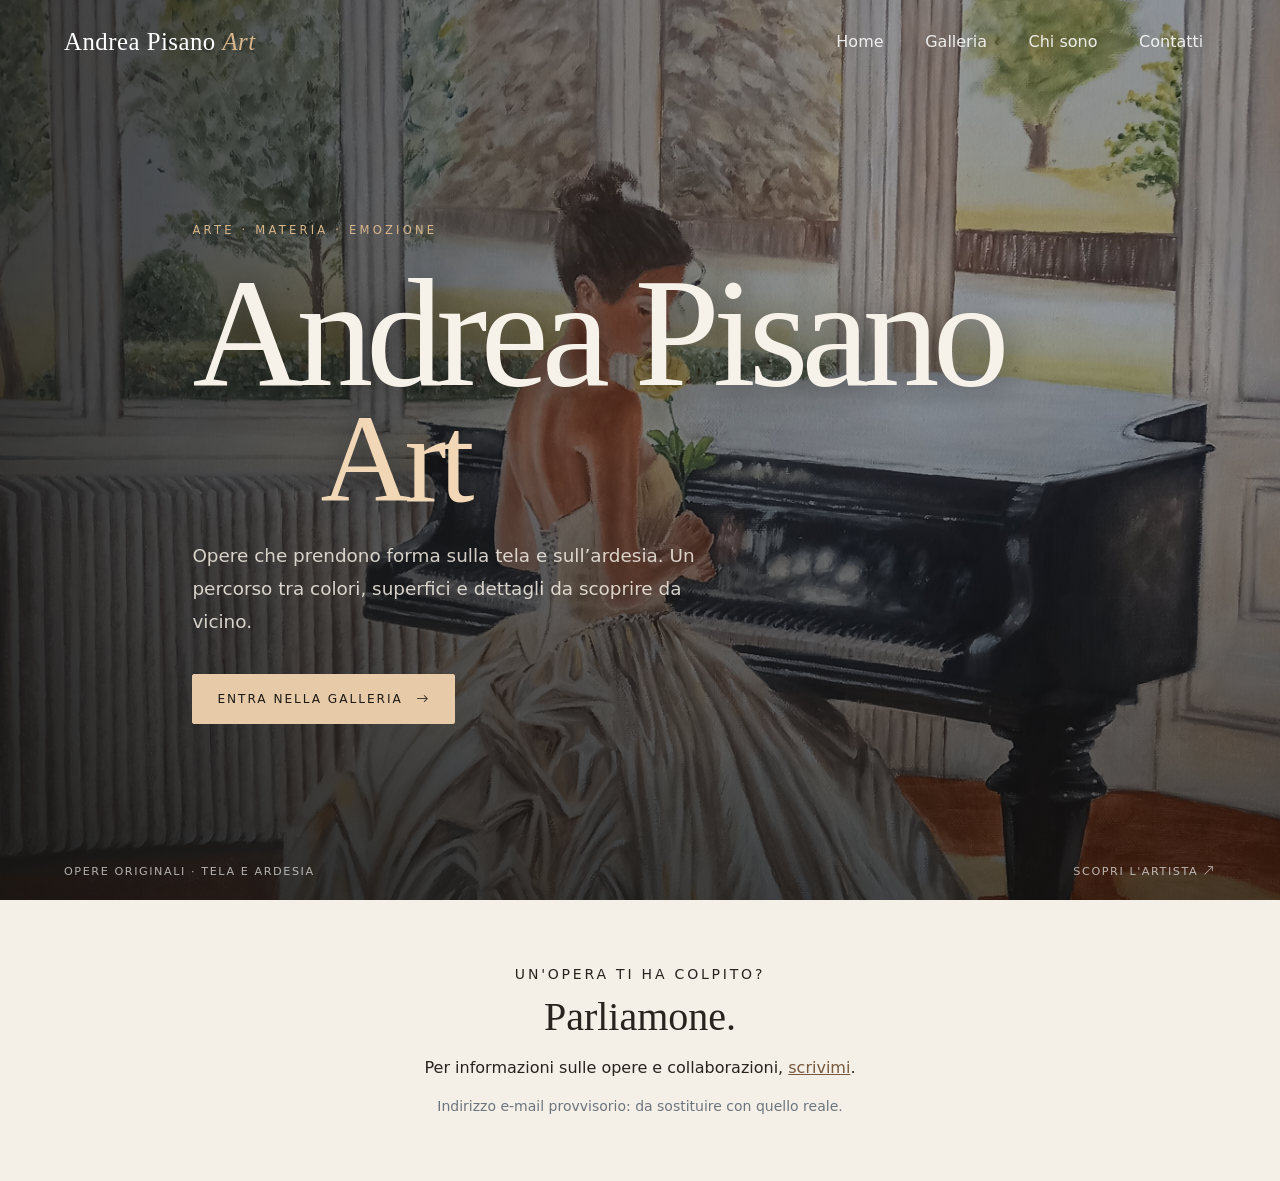
==== index.html @ 046af2c1 "first" ====
<!doctype html>
<html lang="it">
<head>
  <meta charset="utf-8">
  <meta name="viewport" content="width=device-width, initial-scale=1">
  <meta name="theme-color" content="#171512">
  <meta name="description" content="Andrea Pisano Art — opere artistiche su tela e ardesia.">
  <title>Andrea Pisano Art</title>
  <link rel="preconnect" href="https://cdn.jsdelivr.net">
  <link href="https://cdn.jsdelivr.net/npm/bootstrap@5.3.3/dist/css/bootstrap.min.css" rel="stylesheet">
  <link href="https://cdn.jsdelivr.net/npm/bootstrap-icons@1.11.3/font/bootstrap-icons.min.css" rel="stylesheet">
  <link rel="stylesheet" href="styles.css">
  <style>
    :root { --ap-ink: #f7f2e9; --ap-gold: #d7b58a; }
    html { scroll-behavior: smooth; }
    body { margin: 0; background: #171512; color: var(--ap-ink); }
    .landing { min-height: 100svh; position: relative; isolation: isolate; display: flex; flex-direction: column; overflow: hidden; }
    .landing::before { content: ""; position: absolute; inset: 0; z-index: -2; background: url('assets/demo-artwork.jpg') center 28% / cover no-repeat; transform: scale(1); }
    .landing::after { content: ""; position: absolute; inset: 0; z-index: -1; background: linear-gradient(90deg, rgba(15,14,12,.76), rgba(15,14,12,.28) 70%), linear-gradient(0deg, rgba(15,14,12,.55), transparent 60%); }
    .landing-nav { background: transparent; padding: 1.15rem clamp(1rem, 5vw, 5rem); }
    .landing-brand { color: #fff !important; font-family: Georgia, serif; font-size: clamp(1.2rem, 2vw, 1.55rem); letter-spacing: .02em; }
    .landing-brand em { color: var(--ap-gold); font-style: italic; }
    .landing-nav .nav-link { color: #fff; opacity: .88; padding: .7rem .8rem !important; }
    .landing-nav .nav-link:hover { color: var(--ap-gold); }
    .landing-nav .navbar-toggler { border-color: #ffffff70; padding: .45rem .65rem; }
    .landing-nav .navbar-toggler-icon { filter: invert(1); }
    .landing-content { width: min(1100px, 100%); margin: auto; padding: clamp(5rem, 12vh, 9rem) clamp(1.4rem, 8vw, 8rem) clamp(4rem, 10vh, 7rem); }
    .landing-kicker { text-transform: uppercase; letter-spacing: .28em; font-size: .72rem; color: var(--ap-gold); margin-bottom: 1.5rem; }
    .landing-title { font-family: "Brush Script MT", "Segoe Script", "URW Chancery L", cursive; font-size: clamp(4.1rem, 12vw, 9.8rem); line-height: .9; font-weight: 500; letter-spacing: -.045em; margin: 0 0 1.5rem; text-shadow: 0 5px 35px #0008; }
    .landing-title span { display: block; color: #f1d7b5; font-size: .82em; margin-left: clamp(1.8rem, 10vw, 8rem); }
    .landing-copy { max-width: 34rem; color: #f4eee5d9; font-size: clamp(1rem, 2vw, 1.15rem); line-height: 1.8; margin: 0 0 2.2rem; }
    .landing-cta { display: inline-flex; align-items: center; gap: .85rem; padding: .95rem 1.5rem; color: #1d1a16; background: #e7cba8; border: 1px solid #e7cba8; border-radius: 2px; text-decoration: none; text-transform: uppercase; font-size: .76rem; letter-spacing: .16em; transition: .2s ease; }
    .landing-cta:hover { background: #fff2df; border-color: #fff2df; color: #1d1a16; transform: translateY(-2px); }
    .landing-bottom { display: flex; justify-content: space-between; gap: 1rem; padding: 1.2rem clamp(1rem, 5vw, 5rem); color: #ffffffa8; font-size: .7rem; letter-spacing: .14em; text-transform: uppercase; }
    .landing-bottom a { color: inherit; text-decoration: none; }
    .contact-strip { background: #f4efe7; color: #28231e; padding: 4rem 1.5rem; text-align: center; }
    .contact-strip h2 { font: 2.5rem Georgia, serif; margin-bottom: 1rem; }
    .contact-strip a { color: #76583e; }
    @media (max-width: 575.98px) {
      .landing::after { background: linear-gradient(90deg, rgba(15,14,12,.72), rgba(15,14,12,.34)), linear-gradient(0deg, rgba(15,14,12,.62), transparent 70%); }
      .landing-content { padding-top: 5rem; padding-bottom: 4rem; }
      .landing-title { font-size: clamp(4rem, 19vw, 6rem); }
      .landing-copy { max-width: 27rem; }
      .landing-bottom { font-size: .58rem; letter-spacing: .08em; }
    }
  </style>
</head>
<body>
  <main class="landing">
    <nav class="navbar navbar-expand-lg landing-nav" aria-label="Navigazione principale">
      <div class="container-fluid px-0">
        <a class="navbar-brand landing-brand" href="index.html">Andrea Pisano <em>Art</em></a>
        <button class="navbar-toggler" type="button" data-bs-toggle="collapse" data-bs-target="#landingNavigation" aria-controls="landingNavigation" aria-expanded="false" aria-label="Apri il menu">
          <span class="navbar-toggler-icon"></span>
        </button>
        <div class="collapse navbar-collapse" id="landingNavigation">
          <ul class="navbar-nav ms-auto align-items-lg-center gap-lg-3 pt-3 pt-lg-0">
            <li class="nav-item"><a class="nav-link" href="index.html">Home</a></li>
            <li class="nav-item"><a class="nav-link" href="galleria.html">Galleria</a></li>
            <li class="nav-item"><a class="nav-link" href="chi-sono.html">Chi sono</a></li>
            <li class="nav-item"><a class="nav-link" href="#contatti">Contatti</a></li>
          </ul>
        </div>
      </div>
    </nav>

    <section class="landing-content">
      <p class="landing-kicker">Arte · Materia · Emozione</p>
      <h1 class="landing-title">Andrea Pisano<span> Art</span></h1>
      <p class="landing-copy">Opere che prendono forma sulla tela e sull’ardesia. Un percorso tra colori, superfici e dettagli da scoprire da vicino.</p>
      <a class="landing-cta" href="galleria.html">Entra nella galleria <i class="bi bi-arrow-right"></i></a>
    </section>
    <div class="landing-bottom"><span>Opere originali · Tela e ardesia</span><a href="chi-sono.html">Scopri l'artista <i class="bi bi-arrow-up-right"></i></a></div>
  </main>

  <section class="contact-strip" id="contatti">
    <div class="container">
      <p class="text-uppercase small mb-2" style="letter-spacing:.2em">Un'opera ti ha colpito?</p>
      <h2>Parliamone.</h2>
      <p class="mb-0">Per informazioni sulle opere e collaborazioni, <a href="mailto:info@andreapisano.art">scrivimi</a>.</p>
      <p class="small text-secondary mt-3 mb-0">Indirizzo e-mail provvisorio: da sostituire con quello reale.</p>
    </div>
  </section>
  <script src="https://cdn.jsdelivr.net/npm/bootstrap@5.3.3/dist/js/bootstrap.bundle.min.js"></script>
</body>
</html>
---- styles.css ----
:root {
      --ink: #24221f;
      --muted: #77736d;
      --paper: #f5f2ec;
      --panel: #fffdf9;
      --line: #e5dfd5;
      --accent: #9a704e;
      --dark: #292722;
      --shadow: 0 18px 55px #28201618;
    }

    * { box-sizing: border-box; }
    body {
      margin: 0;
      background: var(--paper);
      color: var(--ink);
      font-family: Inter, ui-sans-serif, system-ui, -apple-system, "Segoe UI", sans-serif;
    }
    button, input, textarea, select { font: inherit; }
    button { cursor: pointer; }

    .topbar {
      min-height: 70px;
      padding: 0 clamp(18px, 5vw, 76px);
      display: flex;
      align-items: center;
      justify-content: space-between;
      gap: 16px;
      border-bottom: 1px solid var(--line);
      background: #f8f6f1;
      position: sticky;
      top: 0;
      z-index: 5;
    }
    .brand { font: 25px Georgia, serif; letter-spacing: .02em; }
    .brand span { color: var(--accent); }
    .top-actions { display: flex; gap: 10px; align-items: center; }
    .btn {
      border: 1px solid var(--line);
      background: transparent;
      color: var(--ink);
      padding: 10px 15px;
      border-radius: 3px;
      font-size: 13px;
    }
    .btn.primary { background: var(--dark); border-color: var(--dark); color: white; }
    .btn:hover { opacity: .82; }

    .hero {
      padding: 62px clamp(18px, 7vw, 105px) 48px;
      display: grid;
      grid-template-columns: 1.2fr .8fr;
      gap: 35px;
      align-items: end;
    }
    .eyebrow {
      color: var(--accent);
      font-size: 10px;
      font-weight: 700;
      letter-spacing: .2em;
      text-transform: uppercase;
    }
    .hero h1 { margin: 17px 0; font: normal clamp(42px, 6vw, 76px)/.98 Georgia, serif; }
    .hero p { max-width: 520px; color: var(--muted); font-size: 14px; line-height: 1.7; }
    .hero-note {
      max-width: 340px;
      justify-self: end;
      padding: 6px 0 6px 22px;
      border-left: 1px solid #c9b8a4;
      color: var(--muted);
      font: italic 17px/1.6 Georgia, serif;
    }

    .toolbar {
      margin: 0 clamp(18px, 7vw, 105px);
      padding: 17px 0;
      display: flex;
      justify-content: space-between;
      align-items: center;
      gap: 18px;
      border-top: 1px solid var(--line);
      border-bottom: 1px solid var(--line);
    }
    .filters { display: flex; flex-wrap: wrap; gap: 8px; }
    .filter { padding: 8px 12px; border: 0; background: transparent; color: var(--muted); font-size: 12px; }
    .filter.active { background: #e9e1d6; color: var(--ink); }
    .search { width: min(230px, 40vw); padding: 10px 12px; border: 1px solid var(--line); background: var(--panel); font-size: 12px; }

    .gallery {
      padding: 34px clamp(18px, 7vw, 105px) 80px;
      display: grid;
      grid-template-columns: repeat(3, minmax(0, 1fr));
      gap: 34px 22px;
    }
    .art-card { min-width: 0; cursor: pointer; }
    .art-image { aspect-ratio: 4 / 4.6; overflow: hidden; position: relative; background: #e8e2d8; }
    .art-image img { width: 100%; height: 100%; display: block; object-fit: cover; transition: transform .6s; }
    .art-card:hover .art-image img { transform: scale(1.035); }
    .art-tag {
      position: absolute;
      top: 12px;
      left: 12px;
      padding: 6px 9px;
      background: #f7f4eeeb;
      font-size: 9px;
      letter-spacing: .12em;
      text-transform: uppercase;
    }
    .art-info { padding: 13px 2px; }
    .art-info h3 { margin: 0 0 5px; font: normal 21px Georgia, serif; }
    .art-meta { display: flex; justify-content: space-between; gap: 10px; color: var(--muted); font-size: 11px; }
    .empty { grid-column: 1 / -1; padding: 65px 15px; color: var(--muted); text-align: center; }
    footer {
      padding: 26px clamp(18px, 7vw, 105px);
      display: flex;
      justify-content: space-between;
      gap: 12px;
      border-top: 1px solid var(--line);
      color: var(--muted);
      font-size: 11px;
    }

    .overlay {
      position: fixed;
      inset: 0;
      z-index: 10;
      display: none;
      align-items: center;
      justify-content: center;
      padding: 20px;
      background: #171512b8;
    }
    .overlay.show { display: flex; }
    .dialog {
      position: relative;
      width: min(1120px, 100%);
      max-height: 94vh;
      overflow: auto;
      background: var(--panel);
      box-shadow: var(--shadow);
    }
    .close {
      position: absolute;
      top: 12px;
      right: 14px;
      z-index: 3;
      width: 34px;
      height: 34px;
      border: 0;
      border-radius: 50%;
      background: #f0ece5;
      font-size: 20px;
    }
    .detail-grid { display: grid; grid-template-columns: 1.2fr .8fr; min-height: 620px; }
    .viewer-column { min-width: 0; background: #201f1c; }
    .viewer-toolbar {
      min-height: 52px;
      padding: 8px 12px;
      display: flex;
      align-items: center;
      justify-content: space-between;
      gap: 8px;
      background: #292722;
      color: #f5f2ec;
    }
    .viewer-toolbar .zoom-actions { display: flex; flex-wrap: wrap; gap: 6px; }
    .zoom-btn {
      padding: 7px 10px;
      border: 1px solid #ffffff36;
      border-radius: 3px;
      background: #ffffff12;
      color: white;
      font-size: 11px;
    }
    .zoom-btn:hover { background: #ffffff2b; }
    .zoom-readout { color: #ffffffb5; font-size: 11px; white-space: nowrap; }
    #osd { width: 100%; height: 550px; background: #201f1c; }
    .viewer-hint { padding: 10px 14px; color: #ffffffa8; font-size: 10px; }
    .detail-content { padding: 48px 34px 30px; }
    .detail-content h2 { margin: 12px 0; font: normal 35px Georgia, serif; }
    .detail-content p { color: var(--muted); font-size: 13px; line-height: 1.7; }
    .specs {
      margin: 20px 0;
      padding: 13px 0;
      display: grid;
      grid-template-columns: 1fr 1fr;
      gap: 13px;
      border-top: 1px solid var(--line);
      border-bottom: 1px solid var(--line);
    }
    .spec small { display: block; margin-bottom: 4px; color: var(--muted); font-size: 10px; }
    .spec strong { font-size: 12px; font-weight: 500; }
    .thumbs { display: flex; flex-wrap: wrap; gap: 8px; margin: 15px 0; }
    .thumbs button { width: 62px; height: 62px; padding: 0; border: 1px solid var(--line); background: white; }
    .thumbs img { width: 100%; height: 100%; object-fit: cover; }
    .reviews { margin-top: 24px; }
    .reviews h3 { font: normal 21px Georgia, serif; }
    .review { padding: 13px 0; display: flex; gap: 12px; border-top: 1px solid var(--line); }
    .review img { width: 58px; height: 58px; object-fit: cover; }
    .review p { margin: 4px 0; font-size: 12px; }
    .review small { color: var(--muted); font-size: 10px; }

    .admin { width: min(680px, 100%); padding: 34px; }
    .admin h2 { margin: 0 0 20px; font: normal 30px Georgia, serif; }
    .form-grid { display: grid; grid-template-columns: 1fr 1fr; gap: 13px; }
    .field { display: flex; flex-direction: column; gap: 6px; margin-bottom: 13px; }
    .field.full { grid-column: 1 / -1; }
    .field label { color: var(--muted); font-size: 11px; }
    .field input, .field textarea, .field select {
      width: 100%;
      padding: 11px;
      border: 1px solid var(--line);
      background: white;
      color: var(--ink);
      font-size: 12px;
    }
    .field textarea { min-height: 90px; resize: vertical; }
    .field input[type="file"] { padding: 8px; }
    .small-note { color: var(--muted); font-size: 10px; line-height: 1.5; }
    .review-editor { margin-top: 16px; padding-top: 15px; border-top: 1px solid var(--line); }
    .review-editor h3 { font: normal 19px Georgia, serif; }
    .form-actions { margin-top: 15px; display: flex; justify-content: space-between; gap: 10px; }
    .danger { color: #9b3f35; border-color: #d9b8b2; }

    @media (max-width: 850px) {
      .detail-grid { grid-template-columns: 1fr; }
      #osd { height: 430px; }
      .detail-content { padding: 30px 22px; }
    }
    @media (max-width: 760px) {
      .hero { grid-template-columns: 1fr; padding-top: 42px; }
      .hero-note { justify-self: start; }
      .gallery { grid-template-columns: repeat(2, minmax(0, 1fr)); gap: 24px 13px; }
      .toolbar { align-items: flex-start; flex-direction: column; }
      .search { width: 100%; }
      .topbar { padding: 0 16px; }
      .brand { font-size: 21px; }
      .top-actions .btn { padding: 9px 10px; }
    }
    @media (max-width: 430px) {
      .gallery { grid-template-columns: 1fr 1fr; }
      .art-info h3 { font-size: 18px; }
      .form-grid { grid-template-columns: 1fr; }
      .field.full { grid-column: auto; }
      .hero h1 { font-size: 46px; }
      .viewer-toolbar { align-items: flex-start; flex-direction: column; }
      #osd { height: 340px; }
    }


/* Navigazione Bootstrap condivisa dalla pagina galleria */
.gallery-nav {
  min-height: 72px;
  padding-top: .65rem;
  padding-bottom: .65rem;
  background: #201e1a;
  border-bottom: 1px solid #ffffff1c;
  z-index: 8;
}
.gallery-brand {
  color: #fff !important;
  font: 1.35rem Georgia, serif;
  letter-spacing: .01em;
}
.gallery-brand em { color: #d0aa7f; }
.gallery-nav .nav-link { color: #f5f0e8; font-size: .9rem; }
.gallery-nav .nav-link:hover,
.gallery-nav .nav-link.active { color: #d7b58a; }
.gallery-nav .navbar-toggler { border-color: #ffffff70; }
.gallery-nav .navbar-toggler-icon { filter: invert(1); }
.gallery-nav .nav-admin { margin-top: .35rem; }
@media (min-width: 992px) {
  .gallery-nav .nav-admin { margin-top: 0; }
}
@media (max-width: 991.98px) {
  .gallery-nav .navbar-collapse {
    padding: .75rem 0 1rem;
    border-top: 1px solid #ffffff20;
    margin-top: .65rem;
  }
  .gallery-nav .nav-admin { display: inline-block; margin-right: .4rem; }
}
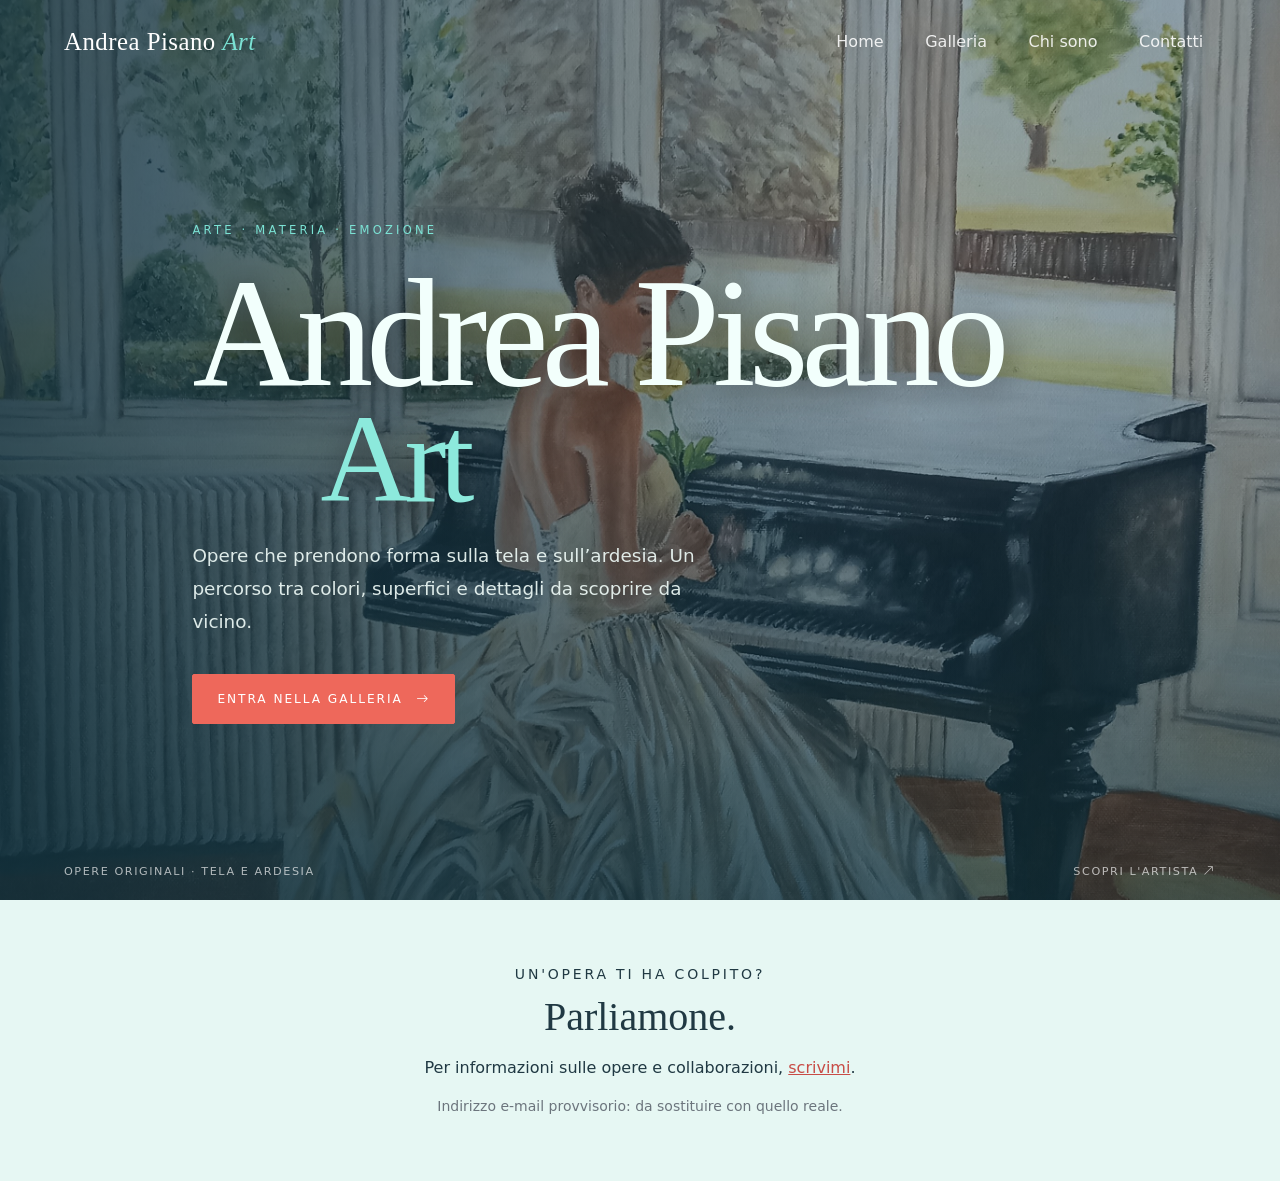
==== commit 40536019: "change style" ====
--- a/index.html
+++ b/index.html
@@ -3,7 +3,7 @@
 <head>
   <meta charset="utf-8">
   <meta name="viewport" content="width=device-width, initial-scale=1">
-  <meta name="theme-color" content="#171512">
+  <meta name="theme-color" content="#174a54">
   <meta name="description" content="Andrea Pisano Art — opere artistiche su tela e ardesia.">
   <title>Andrea Pisano Art</title>
   <link rel="preconnect" href="https://cdn.jsdelivr.net">
@@ -11,12 +11,12 @@
   <link href="https://cdn.jsdelivr.net/npm/bootstrap-icons@1.11.3/font/bootstrap-icons.min.css" rel="stylesheet">
   <link rel="stylesheet" href="styles.css">
   <style>
-    :root { --ap-ink: #f7f2e9; --ap-gold: #d7b58a; }
+    :root { --ap-ink: #f2fffc; --ap-gold: #7be2d4; }
     html { scroll-behavior: smooth; }
-    body { margin: 0; background: #171512; color: var(--ap-ink); }
+    body { margin: 0; background: #12323d; color: var(--ap-ink); }
     .landing { min-height: 100svh; position: relative; isolation: isolate; display: flex; flex-direction: column; overflow: hidden; }
     .landing::before { content: ""; position: absolute; inset: 0; z-index: -2; background: url('assets/demo-artwork.jpg') center 28% / cover no-repeat; transform: scale(1); }
-    .landing::after { content: ""; position: absolute; inset: 0; z-index: -1; background: linear-gradient(90deg, rgba(15,14,12,.76), rgba(15,14,12,.28) 70%), linear-gradient(0deg, rgba(15,14,12,.55), transparent 60%); }
+    .landing::after { content: ""; position: absolute; inset: 0; z-index: -1; background: linear-gradient(90deg, rgba(10,42,53,.78), rgba(12,54,64,.28) 70%), linear-gradient(0deg, rgba(10,42,53,.56), transparent 60%); }
     .landing-nav { background: transparent; padding: 1.15rem clamp(1rem, 5vw, 5rem); }
     .landing-brand { color: #fff !important; font-family: Georgia, serif; font-size: clamp(1.2rem, 2vw, 1.55rem); letter-spacing: .02em; }
     .landing-brand em { color: var(--ap-gold); font-style: italic; }
@@ -27,17 +27,17 @@
     .landing-content { width: min(1100px, 100%); margin: auto; padding: clamp(5rem, 12vh, 9rem) clamp(1.4rem, 8vw, 8rem) clamp(4rem, 10vh, 7rem); }
     .landing-kicker { text-transform: uppercase; letter-spacing: .28em; font-size: .72rem; color: var(--ap-gold); margin-bottom: 1.5rem; }
     .landing-title { font-family: "Brush Script MT", "Segoe Script", "URW Chancery L", cursive; font-size: clamp(4.1rem, 12vw, 9.8rem); line-height: .9; font-weight: 500; letter-spacing: -.045em; margin: 0 0 1.5rem; text-shadow: 0 5px 35px #0008; }
-    .landing-title span { display: block; color: #f1d7b5; font-size: .82em; margin-left: clamp(1.8rem, 10vw, 8rem); }
-    .landing-copy { max-width: 34rem; color: #f4eee5d9; font-size: clamp(1rem, 2vw, 1.15rem); line-height: 1.8; margin: 0 0 2.2rem; }
-    .landing-cta { display: inline-flex; align-items: center; gap: .85rem; padding: .95rem 1.5rem; color: #1d1a16; background: #e7cba8; border: 1px solid #e7cba8; border-radius: 2px; text-decoration: none; text-transform: uppercase; font-size: .76rem; letter-spacing: .16em; transition: .2s ease; }
-    .landing-cta:hover { background: #fff2df; border-color: #fff2df; color: #1d1a16; transform: translateY(-2px); }
+    .landing-title span { display: block; color: #8ce9dc; font-size: .82em; margin-left: clamp(1.8rem, 10vw, 8rem); }
+    .landing-copy { max-width: 34rem; color: #effbf7e8; font-size: clamp(1rem, 2vw, 1.15rem); line-height: 1.8; margin: 0 0 2.2rem; }
+    .landing-cta { display: inline-flex; align-items: center; gap: .85rem; padding: .95rem 1.5rem; color: #fff; background: #ee685b; border: 1px solid #ee685b; border-radius: 2px; text-decoration: none; text-transform: uppercase; font-size: .76rem; letter-spacing: .16em; transition: .2s ease; }
+    .landing-cta:hover { background: #ff8170; border-color: #ff8170; color: #fff; transform: translateY(-2px); }
     .landing-bottom { display: flex; justify-content: space-between; gap: 1rem; padding: 1.2rem clamp(1rem, 5vw, 5rem); color: #ffffffa8; font-size: .7rem; letter-spacing: .14em; text-transform: uppercase; }
     .landing-bottom a { color: inherit; text-decoration: none; }
-    .contact-strip { background: #f4efe7; color: #28231e; padding: 4rem 1.5rem; text-align: center; }
+    .contact-strip { background: #e6f7f3; color: #203943; padding: 4rem 1.5rem; text-align: center; }
     .contact-strip h2 { font: 2.5rem Georgia, serif; margin-bottom: 1rem; }
-    .contact-strip a { color: #76583e; }
+    .contact-strip a { color: #c84c46; }
     @media (max-width: 575.98px) {
-      .landing::after { background: linear-gradient(90deg, rgba(15,14,12,.72), rgba(15,14,12,.34)), linear-gradient(0deg, rgba(15,14,12,.62), transparent 70%); }
+      .landing::after { background: linear-gradient(90deg, rgba(10,42,53,.76), rgba(12,54,64,.34)), linear-gradient(0deg, rgba(10,42,53,.64), transparent 70%); }
       .landing-content { padding-top: 5rem; padding-bottom: 4rem; }
       .landing-title { font-size: clamp(4rem, 19vw, 6rem); }
       .landing-copy { max-width: 27rem; }
@@ -46,7 +46,8 @@
   </style>
 </head>
 <body>
-  <main class="landing">
+  <!-- initial -->
+  <main class="landing"> 
     <nav class="navbar navbar-expand-lg landing-nav" aria-label="Navigazione principale">
       <div class="container-fluid px-0">
         <a class="navbar-brand landing-brand" href="index.html">Andrea Pisano <em>Art</em></a>
@@ -55,7 +56,7 @@
         </button>
         <div class="collapse navbar-collapse" id="landingNavigation">
           <ul class="navbar-nav ms-auto align-items-lg-center gap-lg-3 pt-3 pt-lg-0">
-            <li class="nav-item"><a class="nav-link" href="index.html">Home</a></li>
+            <li class="nav-item"><a class="nav-link" href="index.html">Home</a></li> 
             <li class="nav-item"><a class="nav-link" href="galleria.html">Galleria</a></li>
             <li class="nav-item"><a class="nav-link" href="chi-sono.html">Chi sono</a></li>
             <li class="nav-item"><a class="nav-link" href="#contatti">Contatti</a></li>
--- a/styles.css
+++ b/styles.css
@@ -1,12 +1,12 @@
 :root {
-      --ink: #24221f;
-      --muted: #77736d;
-      --paper: #f5f2ec;
-      --panel: #fffdf9;
-      --line: #e5dfd5;
-      --accent: #9a704e;
-      --dark: #292722;
-      --shadow: 0 18px 55px #28201618;
+      --ink: #203943;
+      --muted: #657d83;
+      --paper: #eff9f7;
+      --panel: #ffffff;
+      --line: #d6e9e6;
+      --accent: #e85f55;
+      --dark: #176b70;
+      --shadow: 0 18px 55px #173f4818;
     }
 
     * { box-sizing: border-box; }
@@ -27,7 +27,7 @@
       justify-content: space-between;
       gap: 16px;
       border-bottom: 1px solid var(--line);
-      background: #f8f6f1;
+      background: #fbffff;
       position: sticky;
       top: 0;
       z-index: 5;
@@ -66,7 +66,7 @@
       max-width: 340px;
       justify-self: end;
       padding: 6px 0 6px 22px;
-      border-left: 1px solid #c9b8a4;
+      border-left: 1px solid #85cfc4;
       color: var(--muted);
       font: italic 17px/1.6 Georgia, serif;
     }
@@ -83,7 +83,7 @@
     }
     .filters { display: flex; flex-wrap: wrap; gap: 8px; }
     .filter { padding: 8px 12px; border: 0; background: transparent; color: var(--muted); font-size: 12px; }
-    .filter.active { background: #e9e1d6; color: var(--ink); }
+    .filter.active { background: #d9f2ed; color: #155e63; }
     .search { width: min(230px, 40vw); padding: 10px 12px; border: 1px solid var(--line); background: var(--panel); font-size: 12px; }
 
     .gallery {
@@ -93,15 +93,19 @@
       gap: 34px 22px;
     }
     .art-card { min-width: 0; cursor: pointer; }
-    .art-image { aspect-ratio: 4 / 4.6; overflow: hidden; position: relative; background: #e8e2d8; }
+    .art-image { aspect-ratio: 4 / 4.6; overflow: hidden; position: relative; background: #dcefeb; }
     .art-image img { width: 100%; height: 100%; display: block; object-fit: cover; transition: transform .6s; }
+    .image-load-failed img { opacity: .18; }
+    .image-error-message { display: block; padding: 5px 8px; color: #fff; background: #6b3029; font-size: 11px; text-align: center; }
+    .art-image .image-error-message { position: absolute; inset: auto 8px 8px; }
+    .osd-error { padding: 12px 16px; color: #fff; background: #713d34; font-size: 12px; }
     .art-card:hover .art-image img { transform: scale(1.035); }
     .art-tag {
       position: absolute;
       top: 12px;
       left: 12px;
       padding: 6px 9px;
-      background: #f7f4eeeb;
+      background: #f7fffeeb;
       font-size: 9px;
       letter-spacing: .12em;
       text-transform: uppercase;
@@ -128,7 +132,7 @@
       align-items: center;
       justify-content: center;
       padding: 20px;
-      background: #171512b8;
+      background: #123640bd;
     }
     .overlay.show { display: flex; }
     .dialog {
@@ -148,11 +152,11 @@
       height: 34px;
       border: 0;
       border-radius: 50%;
-      background: #f0ece5;
+      background: #e2f3f0;
       font-size: 20px;
     }
     .detail-grid { display: grid; grid-template-columns: 1.2fr .8fr; min-height: 620px; }
-    .viewer-column { min-width: 0; background: #201f1c; }
+    .viewer-column { min-width: 0; background: #12323d; }
     .viewer-toolbar {
       min-height: 52px;
       padding: 8px 12px;
@@ -160,7 +164,7 @@
       align-items: center;
       justify-content: space-between;
       gap: 8px;
-      background: #292722;
+      background: #174a54;
       color: #f5f2ec;
     }
     .viewer-toolbar .zoom-actions { display: flex; flex-wrap: wrap; gap: 6px; }
@@ -174,7 +178,7 @@
     }
     .zoom-btn:hover { background: #ffffff2b; }
     .zoom-readout { color: #ffffffb5; font-size: 11px; white-space: nowrap; }
-    #osd { width: 100%; height: 550px; background: #201f1c; }
+    #osd { width: 100%; height: 550px; background: #12323d; }
     .viewer-hint { padding: 10px 14px; color: #ffffffa8; font-size: 10px; }
     .detail-content { padding: 48px 34px 30px; }
     .detail-content h2 { margin: 12px 0; font: normal 35px Georgia, serif; }
@@ -253,7 +257,7 @@
   min-height: 72px;
   padding-top: .65rem;
   padding-bottom: .65rem;
-  background: #201e1a;
+  background: #174a54;
   border-bottom: 1px solid #ffffff1c;
   z-index: 8;
 }
@@ -262,10 +266,10 @@
   font: 1.35rem Georgia, serif;
   letter-spacing: .01em;
 }
-.gallery-brand em { color: #d0aa7f; }
+.gallery-brand em { color: #73ded0; }
 .gallery-nav .nav-link { color: #f5f0e8; font-size: .9rem; }
 .gallery-nav .nav-link:hover,
-.gallery-nav .nav-link.active { color: #d7b58a; }
+.gallery-nav .nav-link.active { color: #7be2d4; }
 .gallery-nav .navbar-toggler { border-color: #ffffff70; }
 .gallery-nav .navbar-toggler-icon { filter: invert(1); }
 .gallery-nav .nav-admin { margin-top: .35rem; }
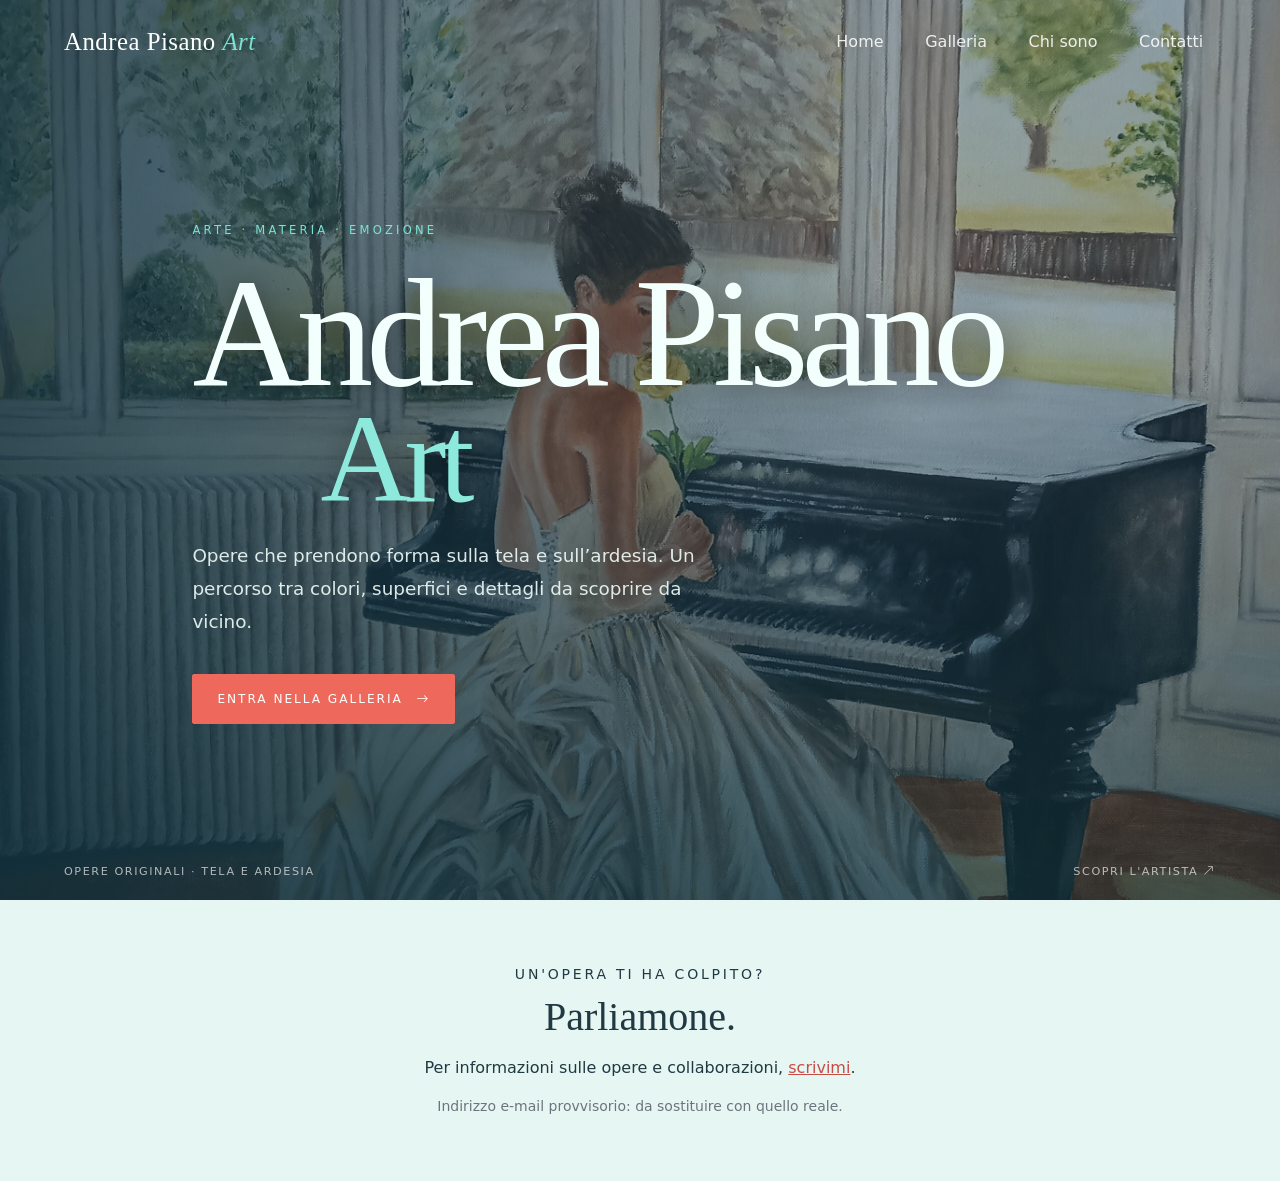
==== commit 25f594a5: "password" ====
--- a/index.html
+++ b/index.html
@@ -83,5 +83,18 @@
     </div>
   </section>
   <script src="https://cdn.jsdelivr.net/npm/bootstrap@5.3.3/dist/js/bootstrap.bundle.min.js"></script>
+  <script src="sign.js"></script>
+ 
+  <script>
+    initHeroSignature('.landing-content', {
+      width: '340px',     // Larghezza ideale su desktop
+      maxWidth: '50%',    // Su mobile si adatta senza diventare enorme
+      bottom: '8%',       // Distanza dal bordo basso
+      right: '6%',        // Distanza dal bordo destro
+      color: '#1e3a8a',   // Colore (es. bianco caldo/avorio per quadro scuro, oppure '#1a1817' per quadro chiaro)
+      delay: 2000,        // Parte 2 secondi (2000ms) dopo il caricamento della copertina
+      speed: 1.0          // Velocità di scrittura
+    });
+  </script>
 </body>
 </html>
